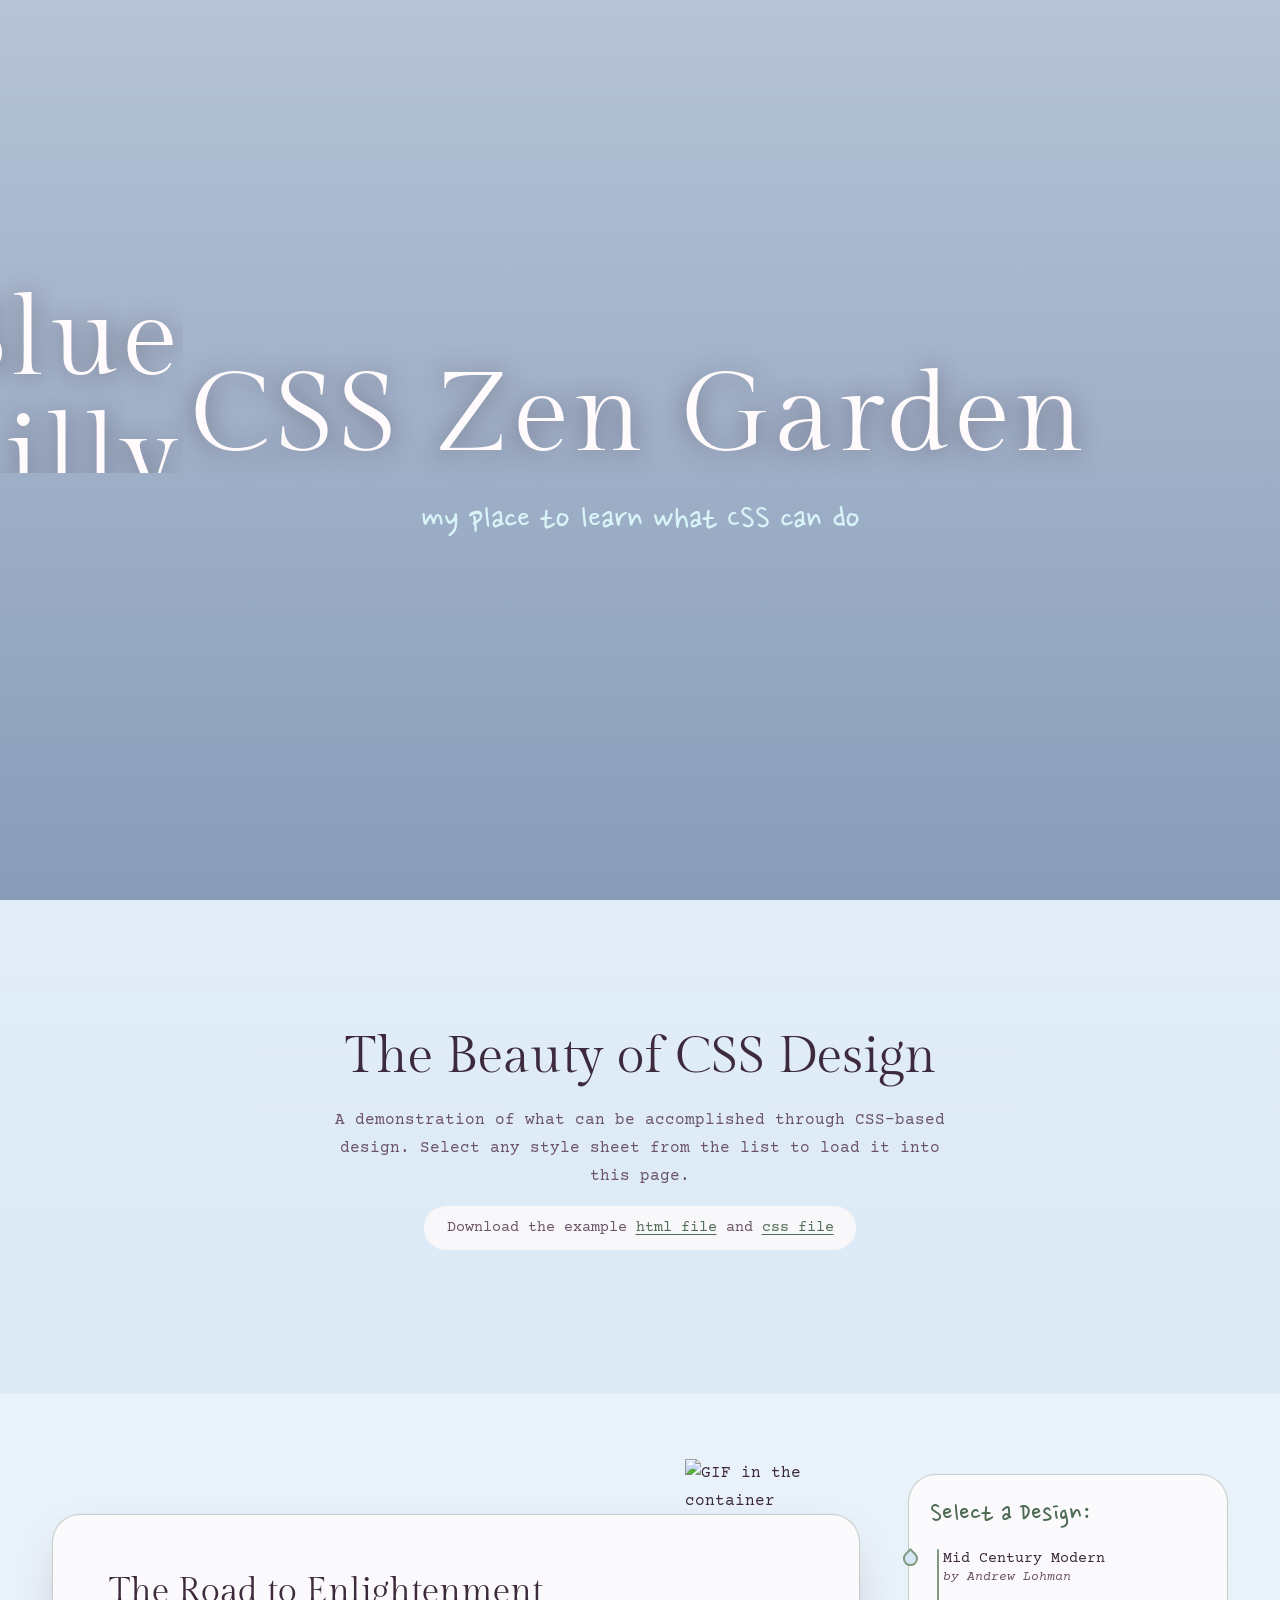
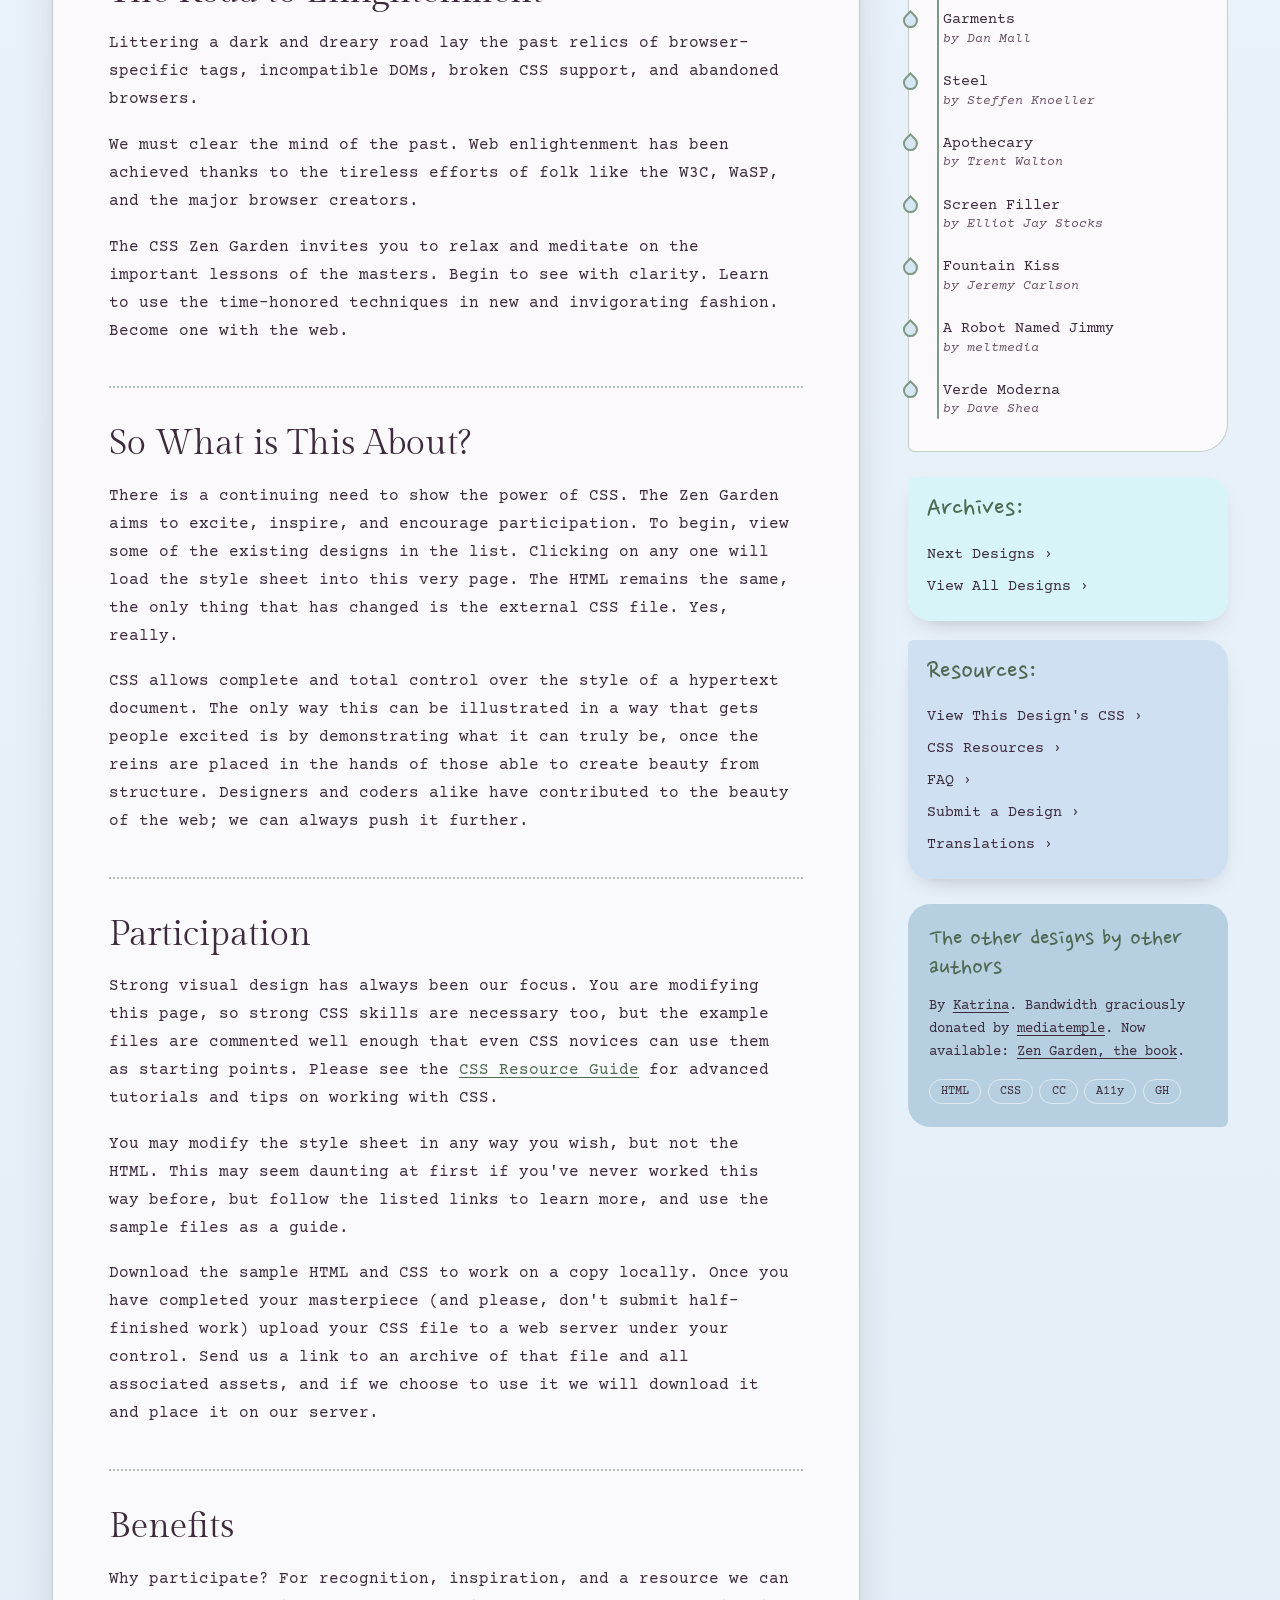
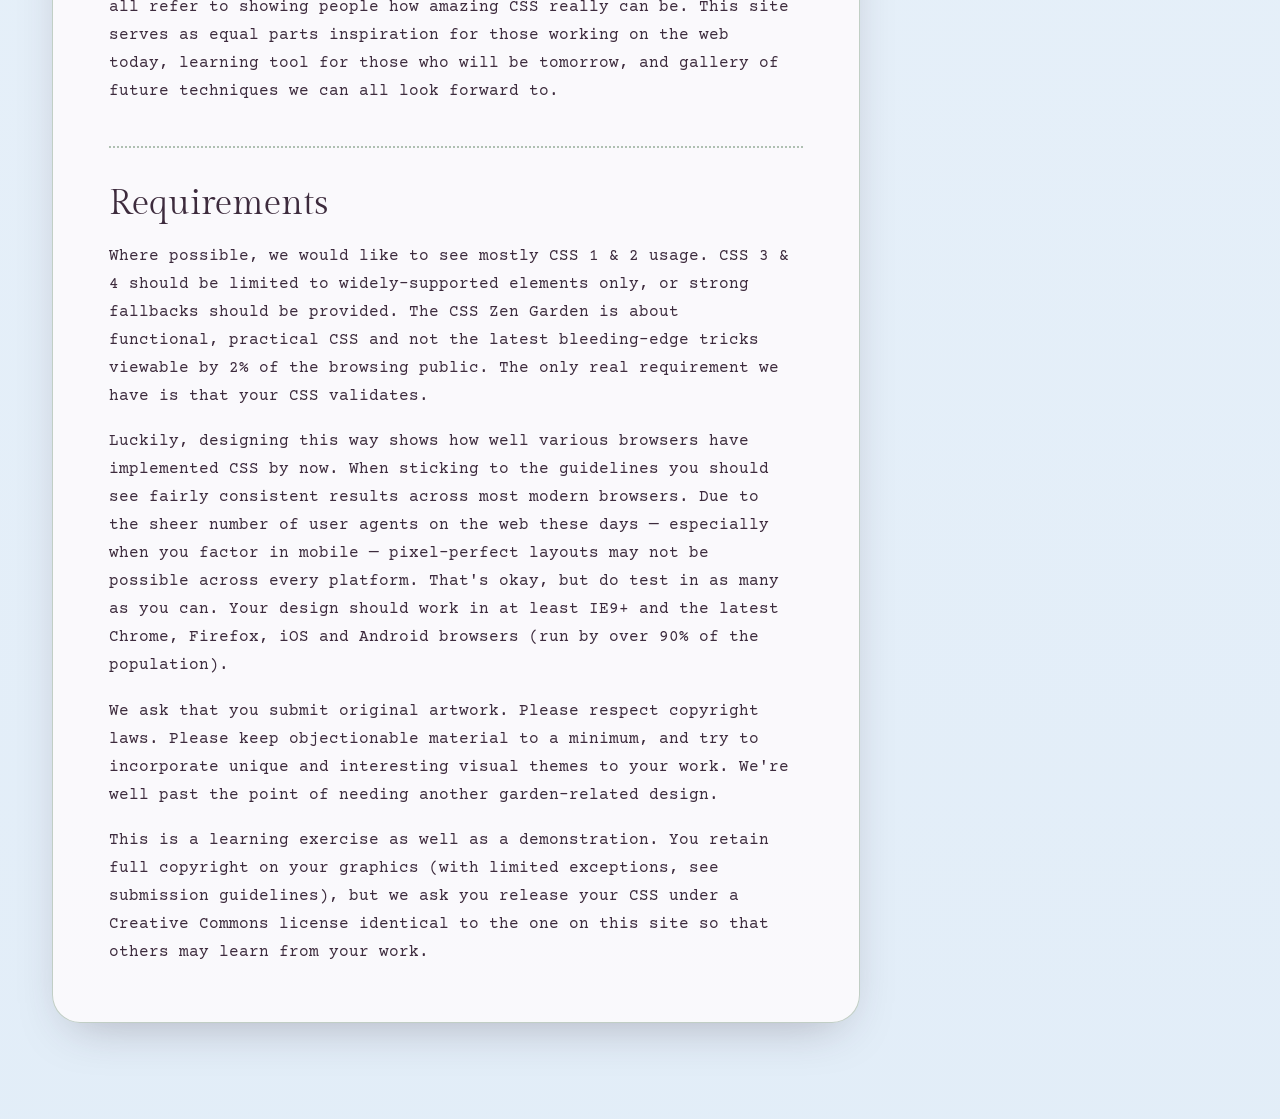
==== index.html @ 46e08758 "Create index.html" ====
<!DOCTYPE html>
<html lang="en">
<head>
  <meta charset="UTF-8">
  <meta name="viewport" content="width=device-width, initial-scale=1">
  <title>CSS Zen Garden</title>
  <link rel="preconnect" href="https://fonts.googleapis.com">
  <link rel="preconnect" href="https://fonts.gstatic.com" crossorigin>
  <link href="https://fonts.googleapis.com/css2?family=Gilda+Display&family=Courier+Prime:ital,wght@0,400;0,700;1,400&family=Nanum+Pen+Script&display=swap" rel="stylesheet">
  <link rel="stylesheet" href="style.css">
</head>
<body>

  <!-- 1. HEADER -->
  <header class="hero" id="top">
    <h1 class="hero-title">
      <span class="cap">
        <img class="lily" src="https://images.plurk.com/21OExNZGeeZkyuTNBPWpyE.png" alt="Blue Lilly">C</span>SS Zen Garden
    </h1>
    <p class="hero-note">my place to learn what CSS can do</p>
  </header>

  <!-- 2. INTRODUCTION -->
  <section class="intro" id="intro">
    <div class="intro-inner">
      <h2>The Beauty of CSS Design</h2>
      <p>A demonstration of what can be accomplished through CSS-based design. Select any style sheet from the list to load it into this page.</p>
      <p class="download">Download the example <a href="index.html" download>html file</a> and <a href="style.css" download>css file</a></p>
    </div>
  </section>

  <div class="layout">

    <!-- 3. MAIN CONTENT -->
    <main class="paper">
      <img class="hanging" src="https://images.plurk.com/7t861ye5pVz9Rics68EfHp.gif" alt="GIF in the container">

      <article>
        <h2>The Road to Enlightenment</h2>
        <p>Littering a dark and dreary road lay the past relics of browser-specific tags, incompatible DOMs, broken CSS support, and abandoned browsers.</p>
        <p>We must clear the mind of the past. Web enlightenment has been achieved thanks to the tireless efforts of folk like the W3C, WaSP, and the major browser creators.</p>
        <p>The CSS Zen Garden invites you to relax and meditate on the important lessons of the masters. Begin to see with clarity. Learn to use the time-honored techniques in new and invigorating fashion. Become one with the web.</p>
      </article>

      <article>
        <h2>So What is This About?</h2>
        <p>There is a continuing need to show the power of CSS. The Zen Garden aims to excite, inspire, and encourage participation. To begin, view some of the existing designs in the list. Clicking on any one will load the style sheet into this very page. The HTML remains the same, the only thing that has changed is the external CSS file. Yes, really.</p>
        <p>CSS allows complete and total control over the style of a hypertext document. The only way this can be illustrated in a way that gets people excited is by demonstrating what it can truly be, once the reins are placed in the hands of those able to create beauty from structure. Designers and coders alike have contributed to the beauty of the web; we can always push it further.</p>
      </article>

      <article>
        <h2>Participation</h2>
        <p>Strong visual design has always been our focus. You are modifying this page, so strong CSS skills are necessary too, but the example files are commented well enough that even CSS novices can use them as starting points. Please see the <a href="#">CSS Resource Guide</a> for advanced tutorials and tips on working with CSS.</p>
        <p>You may modify the style sheet in any way you wish, but not the HTML. This may seem daunting at first if you've never worked this way before, but follow the listed links to learn more, and use the sample files as a guide.</p>
        <p>Download the sample HTML and CSS to work on a copy locally. Once you have completed your masterpiece (and please, don't submit half-finished work) upload your CSS file to a web server under your control. Send us a link to an archive of that file and all associated assets, and if we choose to use it we will download it and place it on our server.</p>
      </article>

      <article>
        <h2>Benefits</h2>
        <p>Why participate? For recognition, inspiration, and a resource we can all refer to showing people how amazing CSS really can be. This site serves as equal parts inspiration for those working on the web today, learning tool for those who will be tomorrow, and gallery of future techniques we can all look forward to.</p>
      </article>

      <article>
        <h2>Requirements</h2>
        <p>Where possible, we would like to see mostly CSS 1 &amp; 2 usage. CSS 3 &amp; 4 should be limited to widely-supported elements only, or strong fallbacks should be provided. The CSS Zen Garden is about functional, practical CSS and not the latest bleeding-edge tricks viewable by 2% of the browsing public. The only real requirement we have is that your CSS validates.</p>
        <p>Luckily, designing this way shows how well various browsers have implemented CSS by now. When sticking to the guidelines you should see fairly consistent results across most modern browsers. Due to the sheer number of user agents on the web these days &mdash; especially when you factor in mobile &mdash; pixel-perfect layouts may not be possible across every platform. That's okay, but do test in as many as you can. Your design should work in at least IE9+ and the latest Chrome, Firefox, iOS and Android browsers (run by over 90% of the population).</p>
        <p>We ask that you submit original artwork. Please respect copyright laws. Please keep objectionable material to a minimum, and try to incorporate unique and interesting visual themes to your work. We're well past the point of needing another garden-related design.</p>
        <p>This is a learning exercise as well as a demonstration. You retain full copyright on your graphics (with limited exceptions, see submission guidelines), but we ask you release your CSS under a Creative Commons license identical to the one on this site so that others may learn from your work.</p>
      </article>
    </main>

    <!-- 4 & 5. SIDE BAR + FOOTER, beside the main part -->
    <aside class="side">

      <nav class="vine" aria-label="Designs">
        <h3>Select a Design:</h3>
        <ul class="designs">
          <li><a href="/221/">Mid Century Modern <span>by Andrew Lohman</span></a></li>
          <li><a href="/220/">Garments <span>by Dan Mall</span></a></li>
          <li><a href="/219/">Steel <span>by Steffen Knoeller</span></a></li>
          <li><a href="/218/">Apothecary <span>by Trent Walton</span></a></li>
          <li><a href="/217/">Screen Filler <span>by Elliot Jay Stocks</span></a></li>
          <li><a href="/216/">Fountain Kiss <span>by Jeremy Carlson</span></a></li>
          <li><a href="/215/">A Robot Named Jimmy <span>by meltmedia</span></a></li>
          <li><a href="/214/">Verde Moderna <span>by Dave Shea</span></a></li>
        </ul>
      </nav>

      <div class="tags">
        <section class="tag">
          <h3>Archives:</h3>
          <ul>
            <li><a href="/214/page1">Next Designs &rsaquo;</a></li>
            <li><a href="/pages/alldesigns/">View All Designs &rsaquo;</a></li>
          </ul>
        </section>
        <section class="tag">
          <h3>Resources:</h3>
          <ul>
            <li><a href="style.css" title="View the source CSS file of the currently-viewed design.">View This Design's CSS &rsaquo;</a></li>
            <li><a href="/pages/resources/" title="Links to great sites with information on using CSS.">CSS Resources &rsaquo;</a></li>
            <li><a href="/pages/faq/" title="A list of Frequently Asked Questions about the Zen Garden.">FAQ &rsaquo;</a></li>
            <li><a href="/pages/submit/" title="Send in your own CSS file.">Submit a Design &rsaquo;</a></li>
            <li><a href="/pages/translations/" title="View translated versions of this page.">Translations &rsaquo;</a></li>
          </ul>
        </section>
      </div>

      <footer class="others">
        <h3>The other designs by other authors</h3>
        <p>By <a href="/index.html/">Katrina</a>. Bandwidth graciously donated by <a href="#">mediatemple</a>. Now available: <a href="#">Zen Garden, the book</a>.</p>
        <p class="badges">
          <a href="http://validator.w3.org/check/referer" title="Check the validity of this site&#8217;s HTML">HTML</a>
          <a href="http://jigsaw.w3.org/css-validator/check/referer" title="Check the validity of this site&#8217;s CSS">CSS</a>
          <a href="http://creativecommons.org/licenses/by-nc-sa/3.0/" title="View the Creative Commons license of this site: Attribution-NonCommercial-ShareAlike.">CC</a>
          <a href="http://mezzoblue.com/zengarden/faq/#aaa" title="Read about the accessibility of this site">A11y</a>
          <a href="https://github.com/mezzoblue/csszengarden.com" title="Fork this site on Github">GH</a>
        </p>
      </footer>

    </aside>
  </div>

</body>
</html>
---- style.css ----
/* ==========================================================
   CSS Zen Garden: "petal & leaf"
   Palette
   --plum   deep plum for text
   --petal  pale pink
   --mist   soft lilac
   --leaf   sage green
   --butter pale yellow (lily pollen)
   ========================================================== */

:root {
  --plum: #3d2b3d;
  --plum-soft: #6b5468;
  --petal: #d6e6f5;
  --mist: #cfe0f3;
  --leaf: #7d9a80;
  --leaf-deep: #4f6b54;
  --butter: #D7F5F8;
  --keyboard: #b7d0e1;
  --white-veil: rgba(255, 252, 253, 0.8);

  --display: "Gilda Display", Georgia, serif;
  --mono: "Courier Prime", "Courier New", monospace;
  --hand: "Nanum Pen Script", "Comic Sans MS", cursive;
}

*, *::before, *::after { box-sizing: border-box; }

html { 
    scroll-behavior: smooth; 
}

body {
  margin: 0;
  background: var(--petal);
  color: var(--plum);
  font-family: var(--mono);
  font-size: 1rem;
  line-height: 1.75;
}

a { 
    color: var(--leaf-deep); 
    text-underline-offset: 3px; 
}
a:focus-visible, button:focus-visible { 
    outline: 3px solid var(--leaf); 
    outline-offset: 3px; 
    border-radius: 6px; 
}

/* ==========================================================
   1. HEADER: fills the first screen
   ========================================================== */
.hero {
  min-height: 100vh;
  min-height: 100svh;
  display: flex;
  flex-direction: column;
  align-items: center;
  justify-content: center;
  text-align: center;
  padding: 2rem 1.25rem;
  position: relative;
  background:
    linear-gradient(rgba(40, 70, 120, 0.28), rgba(40, 70, 120, 0.5)),
    url("https://images.plurk.com/61kpfZuB1gI0OWgOpcu9D9.png") center / cover no-repeat;
  color: #fffafb;
}

.hero-title {
  margin: 0;
  font-family: var(--display);
  font-weight: 400;
  font-size: clamp(2.6rem, 9vw, 7rem);
  line-height: 1.05;
  letter-spacing: 0.04em;
  text-shadow: 0 2px 24px rgba(61, 43, 61, 0.55);
}

/* the C holds the lily, which grows up beside it */
.cap { 
    position: relative; 
    display: inline-block; 
}

.lily {
  position: absolute;
  right: 100%;
  bottom: 0.02em;
  height: 1.85em;
  width: auto;
  margin-right: 0.06em;
  transform-origin: 50% 100%;
  animation: grow 2.8s cubic-bezier(.2, .8, .25, 1) 0.4s both;
}

@keyframes grow {
  from { transform: scale(0.05) rotate(-6deg); opacity: 0; }
  to   { transform: scale(1) rotate(0); opacity: 1; }
}

.hero-note {
  margin: 1.4rem 0 0;
  font-family: var(--hand);
  font-size: clamp(1.5rem, 3.4vw, 2.3rem);
  line-height: 1.2;
  color: var(--butter);
}

/* ==========================================================
   2. INTRODUCTION
   ========================================================== */
.intro {
  padding: clamp(4rem, 12vw, 8rem) 1.25rem;
  background:
    linear-gradient(rgba(214, 230, 245, 0.45), rgba(214, 230, 245, 0.7)),
    url("https://images.plurk.com/7Htgegk15kb2npuQd9GRIM.png") center / cover no-repeat;
  text-align: center;
}

.intro-inner { 
  max-width: 40rem; 
  margin: 0 auto; 
}

.intro h2 {
  margin: 0 0 1.2rem;
  font-family: var(--display);
  font-weight: 400;
  font-size: clamp(2rem, 5vw, 3.2rem);
  line-height: 1.15;
}

.intro p { 
  margin: 0 0 1rem; 
  color: var(--plum-soft); 
}

.download {
  display: inline-block;
  margin-top: 0.6rem;
  padding: 0.55rem 1.4rem;
  background: var(--white-veil);
  border-radius: 999px;
  font-size: 0.95rem;
}

/* ==========================================================
   LAYOUT: main + side column
   ========================================================== */
.layout {
  display: grid;
  grid-template-columns: minmax(0, 1fr);
  gap: 2.5rem;
  max-width: 76rem;
  margin: 0 auto;
  padding: 5rem 1.25rem 6rem;
}

body {
  /* background for the page area behind the content */
  background:
   linear-gradient(rgba(214, 230, 245, 0.45), rgba(214, 230, 245, 0.7)),
    url("https://images.plurk.com/ltS7UeBKDwVfDAVFKDvNM.png") center top / cover fixed no-repeat;
}

@media (min-width: 62rem) {
  .layout { 
    grid-template-columns: minmax(0, 1fr) 20rem; 
    gap: 3rem; 
    align-items: start; 
  }
  .side { 
    position: sticky; 
    top: 1.5rem; 
  }
}

/* ==========================================================
   3. MAIN CONTENT: soft see-through paper with a hanging gif
   ========================================================== */
.paper {
  position: relative;
  padding: clamp(1.75rem, 5vw, 3.5rem);
  margin-top: 2.5rem;
  background: var(--white-veil);
  border-radius: 28px;
  border: 1.5px solid rgba(125, 154, 128, 0.45);
  box-shadow: 0 18px 50px -20px rgba(61, 43, 61, 0.35);
  font-family: var(--mono);
}

.hanging {
  position: absolute;
  top: -3.5rem;
  right: 1.5rem;
  width: clamp(90px, 17vw, 150px);;
  height: auto;
  pointer-events: none;
}

.paper article + article {
  margin-top: 2.6rem;
  padding-top: 2.2rem;
  border-top: 2px dotted rgba(125, 154, 128, 0.6);
}

.paper h2 {
  margin: 0 0 1rem;
  font-family: var(--display);
  font-weight: 400;
  font-size: clamp(1.6rem, 3.4vw, 2.2rem);
  line-height: 1.2;
  color: var(--plum);
}

.paper p { 
  margin: 0 0 1.1rem; 
  max-width: 68ch; 
}

.paper p:last-child { 
  margin-bottom: 0; 
}

/* ==========================================================
   4. SIDE BAR: a vine with design tags hanging off it
   ========================================================== */
.side { 
  display: flex; 
  flex-direction: column; 
  gap: 1.6rem; 
}

.side h3 {
  margin: 0 0 0.7rem;
  font-family: var(--hand);
  font-weight: 400;
  font-size: 1.9rem;
  line-height: 1.1;
  color: var(--leaf-deep);
}

.side ul { 
  list-style: none; 
  margin: 0; 
  padding: 0; 
}

.vine {
  padding: 1.4rem 1.3rem 1.6rem;
  background: var(--white-veil);
  border-radius: 28px 28px 28px 6px;
  border: 1.5px solid rgba(125, 154, 128, 0.45);
}

.designs { 
  position: relative; 
  padding-left: 1.7rem; 
}

/* the vine itself */
.designs::before {
  content: "";
  position: absolute;
  left: 0.45rem; top: 0.4rem; bottom: 0.4rem;
  width: 2px;
  background: var(--leaf);
  border-radius: 2px;
}

.designs li { 
  position: relative; 
  margin-bottom: 0.7rem; 
}

.designs li:last-child { 
  margin-bottom: 0; 
}

/* a little bud on the vine for each design */
.designs li::before {
  content: "";
  position: absolute;
  left: -1.7rem; top: 0.55rem;
  width: 0.95rem; height: 0.95rem;
  background: var(--petal);
  border: 2px solid var(--leaf);
  border-radius: 50% 0 50% 50%;
  transform: rotate(-45deg);
  transition: background 0.2s, transform 0.3s;
}
.designs li:hover::before { 
  background: var(--butter);
  transform: rotate(0deg) scale(1.2); 
}

.designs a {
  display: block;
  padding: 0.4rem 0.8rem;
  border-radius: 14px;
  text-decoration: none;
  color: var(--plum);
  font-size: 0.95rem;
  line-height: 1.35;
  transition: background 0.2s, padding-left 0.2s;
}
.designs a:hover { 
  background: var(--mist); 
  padding-left: 1.1rem; 
}
.designs a span { 
  display: block; 
  font-size: 0.8rem; 
  color: var(--plum-soft); 
  font-style: italic; 
}

/* archives + resources*/
.tags { 
  display: grid; 
  gap: 1.2rem; 
}

.tag {
  padding: 1rem 1.2rem 1.2rem;
  background: var(--butter);
  border-radius: 6px 22px 22px 22px;
  box-shadow: 0 10px 24px -14px rgba(61, 43, 61, 0.4);
  transition: transform 0.25s;
}
.tag:nth-child(2) { 
  background: var(--mist); 
}

.tag li { 
  padding: 0.12rem 0; 
}
.tag a { 
  text-decoration: none; 
  color: var(--plum); 
  font-size: 0.92rem; 
}

.tag a:hover { 
  text-decoration: underline wavy var(--leaf); 
  text-underline-offset: 5px; 
}

/* ==========================================================
   5. FOOTER, set beside the main part
   ========================================================== */
.others {
  padding: 1.2rem 1.3rem 1.4rem;
  background: var(--keyboard);
  color: #f4eee8;
  border-radius: 22px 22px 6px 22px;
  font-size: 0.88rem;
  line-height: 1.65;
}
.others h3 { 
  color: var(--leaf-deep); 
  font-size: 1.7rem; 
}
.others p { 
  margin: 0 0 0.9rem; 
  color: var(--plum);
}
.others a { 
  color: var(--plum); 
}


.badges { 
  display: flex; 
  flex-wrap: wrap; 
  gap: 0.4rem; 
  margin: 0 !important; 
}

.badges a {
  padding: 0.1rem 0.7rem;
  border: 1.5px solid rgba(255, 255, 255, 0.55);
  border-radius: 999px;
  text-decoration: none;
  font-size: 0.78rem;
  transition: background 0.2s, color 0.2s;
}
.badges a:hover { 
  background: var(--butter); 
  color: var(--plum); 
  border-color: var(--butter); 
}
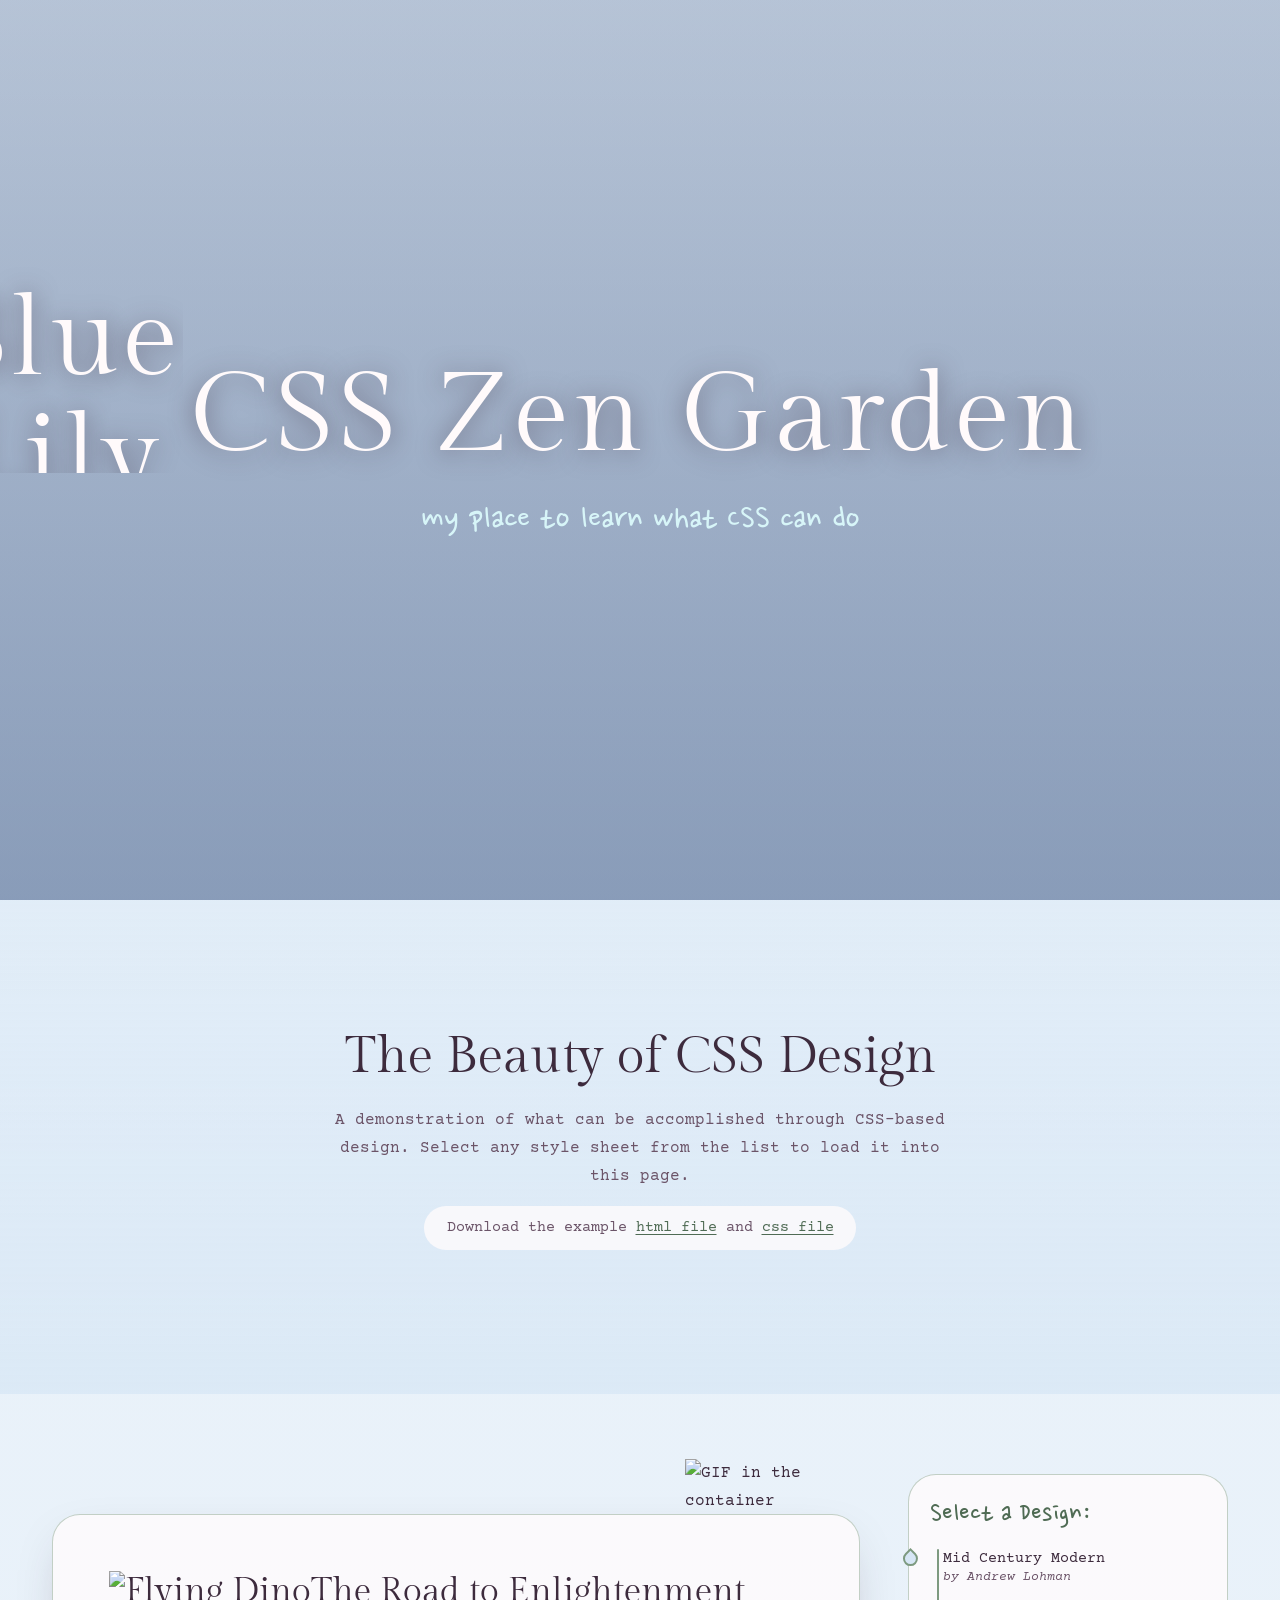
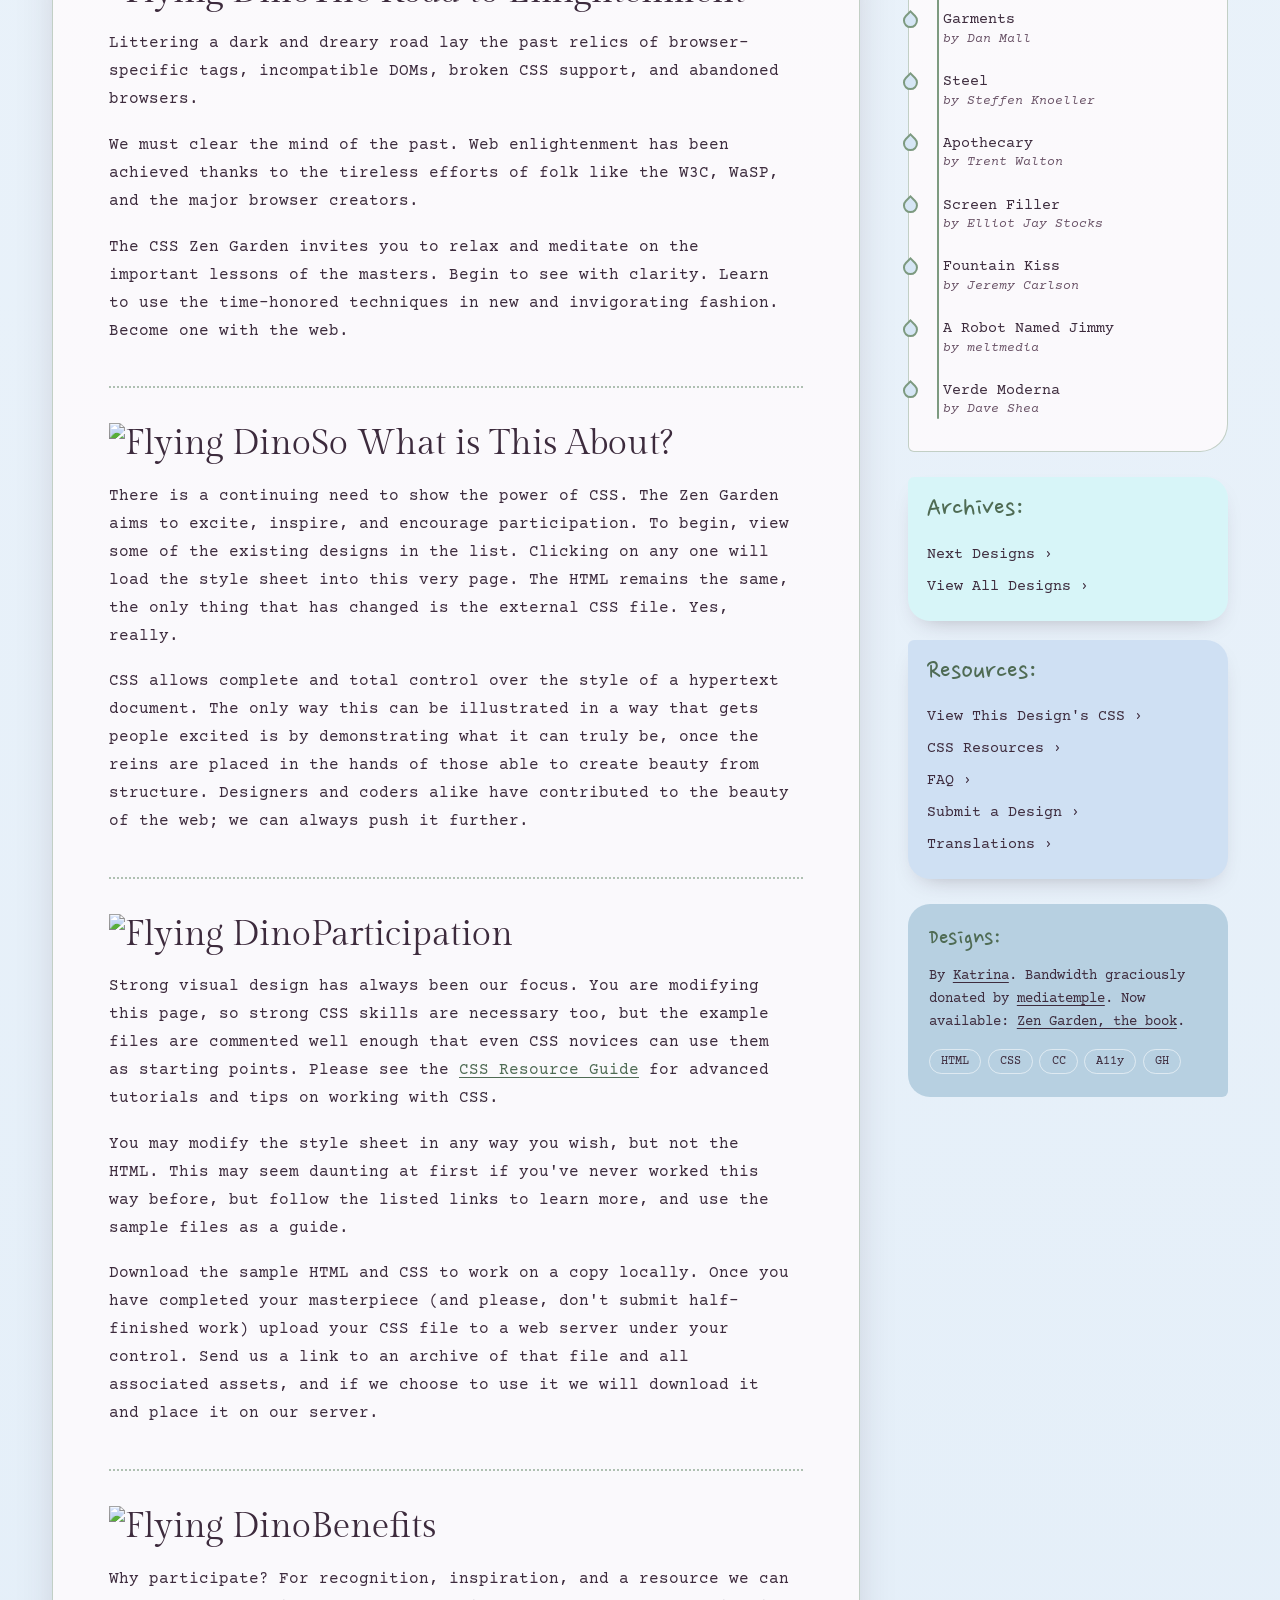
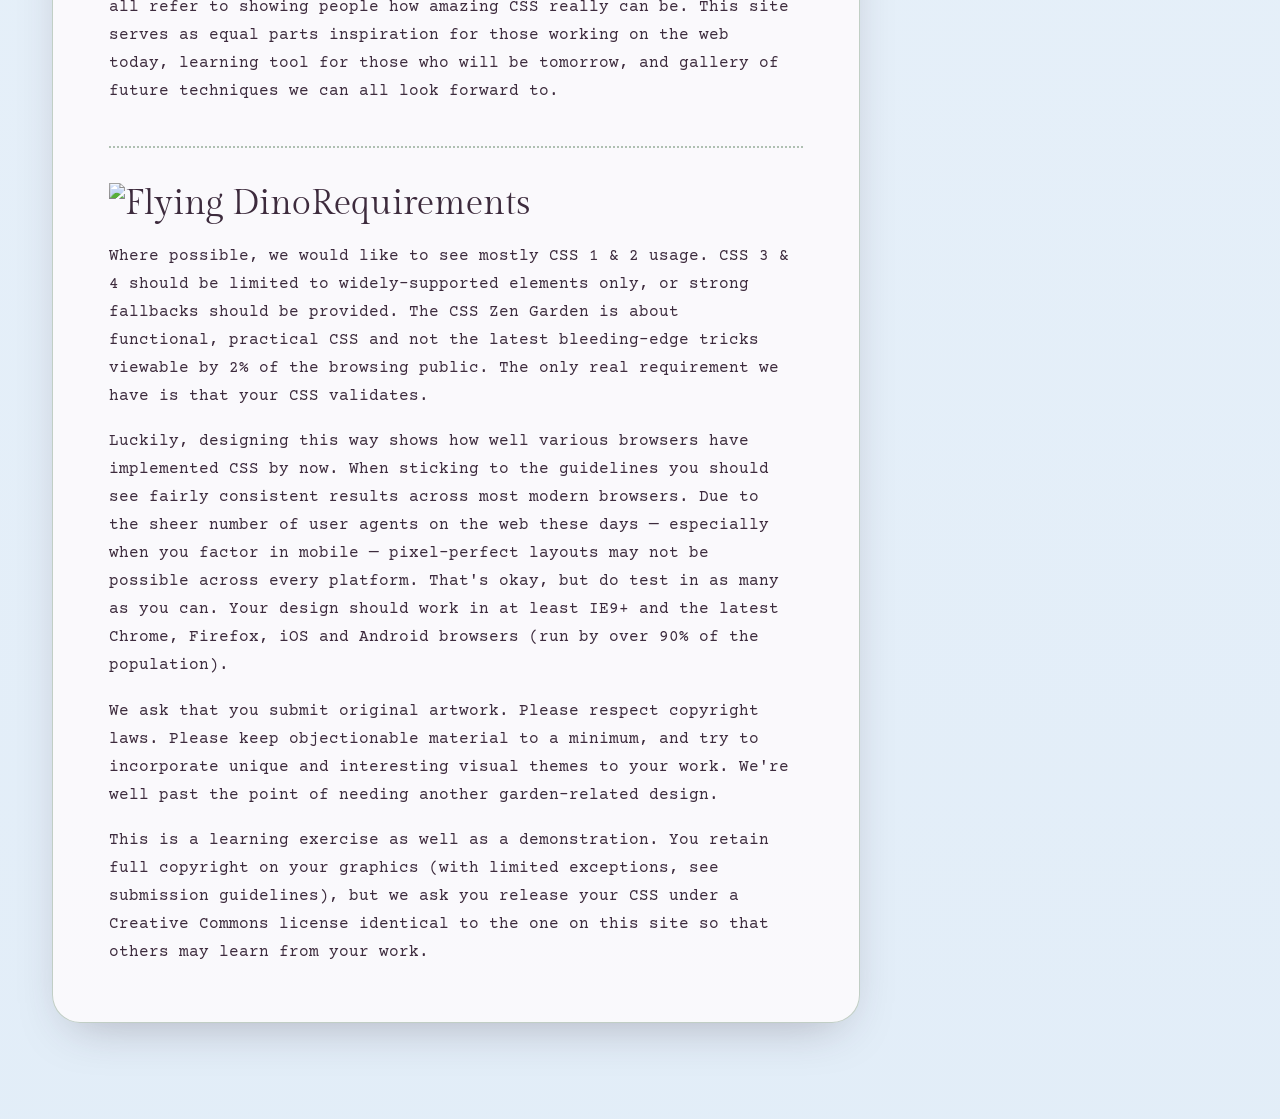
==== commit e3d293b7: "Update index.html" ====
--- a/index.html
+++ b/index.html
@@ -15,7 +15,7 @@
   <header class="hero" id="top">
     <h1 class="hero-title">
       <span class="cap">
-        <img class="lily" src="https://images.plurk.com/21OExNZGeeZkyuTNBPWpyE.png" alt="Blue Lilly">C</span>SS Zen Garden
+        <img class="lily" src="https://images.plurk.com/21OExNZGeeZkyuTNBPWpyE.png" alt="Blue Lily">C</span>SS Zen Garden
     </h1>
     <p class="hero-note">my place to learn what CSS can do</p>
   </header>
@@ -25,7 +25,7 @@
     <div class="intro-inner">
       <h2>The Beauty of CSS Design</h2>
       <p>A demonstration of what can be accomplished through CSS-based design. Select any style sheet from the list to load it into this page.</p>
-      <p class="download">Download the example <a href="index.html" download>html file</a> and <a href="style.css" download>css file</a></p>
+      <p class="download">Download the example <a href="index.html">html file</a> and <a href="style.css">css file</a></p>
     </div>
   </section>
 
@@ -36,32 +36,32 @@
       <img class="hanging" src="https://images.plurk.com/7t861ye5pVz9Rics68EfHp.gif" alt="GIF in the container">
 
       <article>
-        <h2>The Road to Enlightenment</h2>
+        <h2><img class="h-gif" src="https://emos.plurk.com/e3ed88a6c9382b013a5985f5f66c03fa_w28_h28.gif" alt="Flying Dino">The Road to Enlightenment</h2>
         <p>Littering a dark and dreary road lay the past relics of browser-specific tags, incompatible DOMs, broken CSS support, and abandoned browsers.</p>
         <p>We must clear the mind of the past. Web enlightenment has been achieved thanks to the tireless efforts of folk like the W3C, WaSP, and the major browser creators.</p>
         <p>The CSS Zen Garden invites you to relax and meditate on the important lessons of the masters. Begin to see with clarity. Learn to use the time-honored techniques in new and invigorating fashion. Become one with the web.</p>
       </article>
 
       <article>
-        <h2>So What is This About?</h2>
+        <h2><img class="h-gif" src="https://emos.plurk.com/e3ed88a6c9382b013a5985f5f66c03fa_w28_h28.gif" alt="Flying Dino">So What is This About?</h2>
         <p>There is a continuing need to show the power of CSS. The Zen Garden aims to excite, inspire, and encourage participation. To begin, view some of the existing designs in the list. Clicking on any one will load the style sheet into this very page. The HTML remains the same, the only thing that has changed is the external CSS file. Yes, really.</p>
         <p>CSS allows complete and total control over the style of a hypertext document. The only way this can be illustrated in a way that gets people excited is by demonstrating what it can truly be, once the reins are placed in the hands of those able to create beauty from structure. Designers and coders alike have contributed to the beauty of the web; we can always push it further.</p>
       </article>
 
       <article>
-        <h2>Participation</h2>
+        <h2><img class="h-gif" src="https://emos.plurk.com/e3ed88a6c9382b013a5985f5f66c03fa_w28_h28.gif" alt="Flying Dino">Participation</h2>
         <p>Strong visual design has always been our focus. You are modifying this page, so strong CSS skills are necessary too, but the example files are commented well enough that even CSS novices can use them as starting points. Please see the <a href="#">CSS Resource Guide</a> for advanced tutorials and tips on working with CSS.</p>
         <p>You may modify the style sheet in any way you wish, but not the HTML. This may seem daunting at first if you've never worked this way before, but follow the listed links to learn more, and use the sample files as a guide.</p>
         <p>Download the sample HTML and CSS to work on a copy locally. Once you have completed your masterpiece (and please, don't submit half-finished work) upload your CSS file to a web server under your control. Send us a link to an archive of that file and all associated assets, and if we choose to use it we will download it and place it on our server.</p>
       </article>
 
       <article>
-        <h2>Benefits</h2>
+        <h2><img class="h-gif" src="https://emos.plurk.com/e3ed88a6c9382b013a5985f5f66c03fa_w28_h28.gif" alt="Flying Dino">Benefits</h2>
         <p>Why participate? For recognition, inspiration, and a resource we can all refer to showing people how amazing CSS really can be. This site serves as equal parts inspiration for those working on the web today, learning tool for those who will be tomorrow, and gallery of future techniques we can all look forward to.</p>
       </article>
 
       <article>
-        <h2>Requirements</h2>
+        <h2><img class="h-gif" src="https://emos.plurk.com/e3ed88a6c9382b013a5985f5f66c03fa_w28_h28.gif" alt="Flying Dino">Requirements</h2>
         <p>Where possible, we would like to see mostly CSS 1 &amp; 2 usage. CSS 3 &amp; 4 should be limited to widely-supported elements only, or strong fallbacks should be provided. The CSS Zen Garden is about functional, practical CSS and not the latest bleeding-edge tricks viewable by 2% of the browsing public. The only real requirement we have is that your CSS validates.</p>
         <p>Luckily, designing this way shows how well various browsers have implemented CSS by now. When sticking to the guidelines you should see fairly consistent results across most modern browsers. Due to the sheer number of user agents on the web these days &mdash; especially when you factor in mobile &mdash; pixel-perfect layouts may not be possible across every platform. That's okay, but do test in as many as you can. Your design should work in at least IE9+ and the latest Chrome, Firefox, iOS and Android browsers (run by over 90% of the population).</p>
         <p>We ask that you submit original artwork. Please respect copyright laws. Please keep objectionable material to a minimum, and try to incorporate unique and interesting visual themes to your work. We're well past the point of needing another garden-related design.</p>
@@ -90,8 +90,8 @@
         <section class="tag">
           <h3>Archives:</h3>
           <ul>
-            <li><a href="/214/page1">Next Designs &rsaquo;</a></li>
-            <li><a href="/pages/alldesigns/">View All Designs &rsaquo;</a></li>
+            <li><a href="/214/page1" title="Proceed to another style">Next Designs &rsaquo;</a></li>
+            <li><a href="/pages/alldesigns/" title="Proceed to view all the design created">View All Designs &rsaquo;</a></li>
           </ul>
         </section>
         <section class="tag">
@@ -107,7 +107,7 @@
       </div>
 
       <footer class="others">
-        <h3>The other designs by other authors</h3>
+        <h3>Designs:</h3>
         <p>By <a href="/index.html/">Katrina</a>. Bandwidth graciously donated by <a href="#">mediatemple</a>. Now available: <a href="#">Zen Garden, the book</a>.</p>
         <p class="badges">
           <a href="http://validator.w3.org/check/referer" title="Check the validity of this site&#8217;s HTML">HTML</a>
